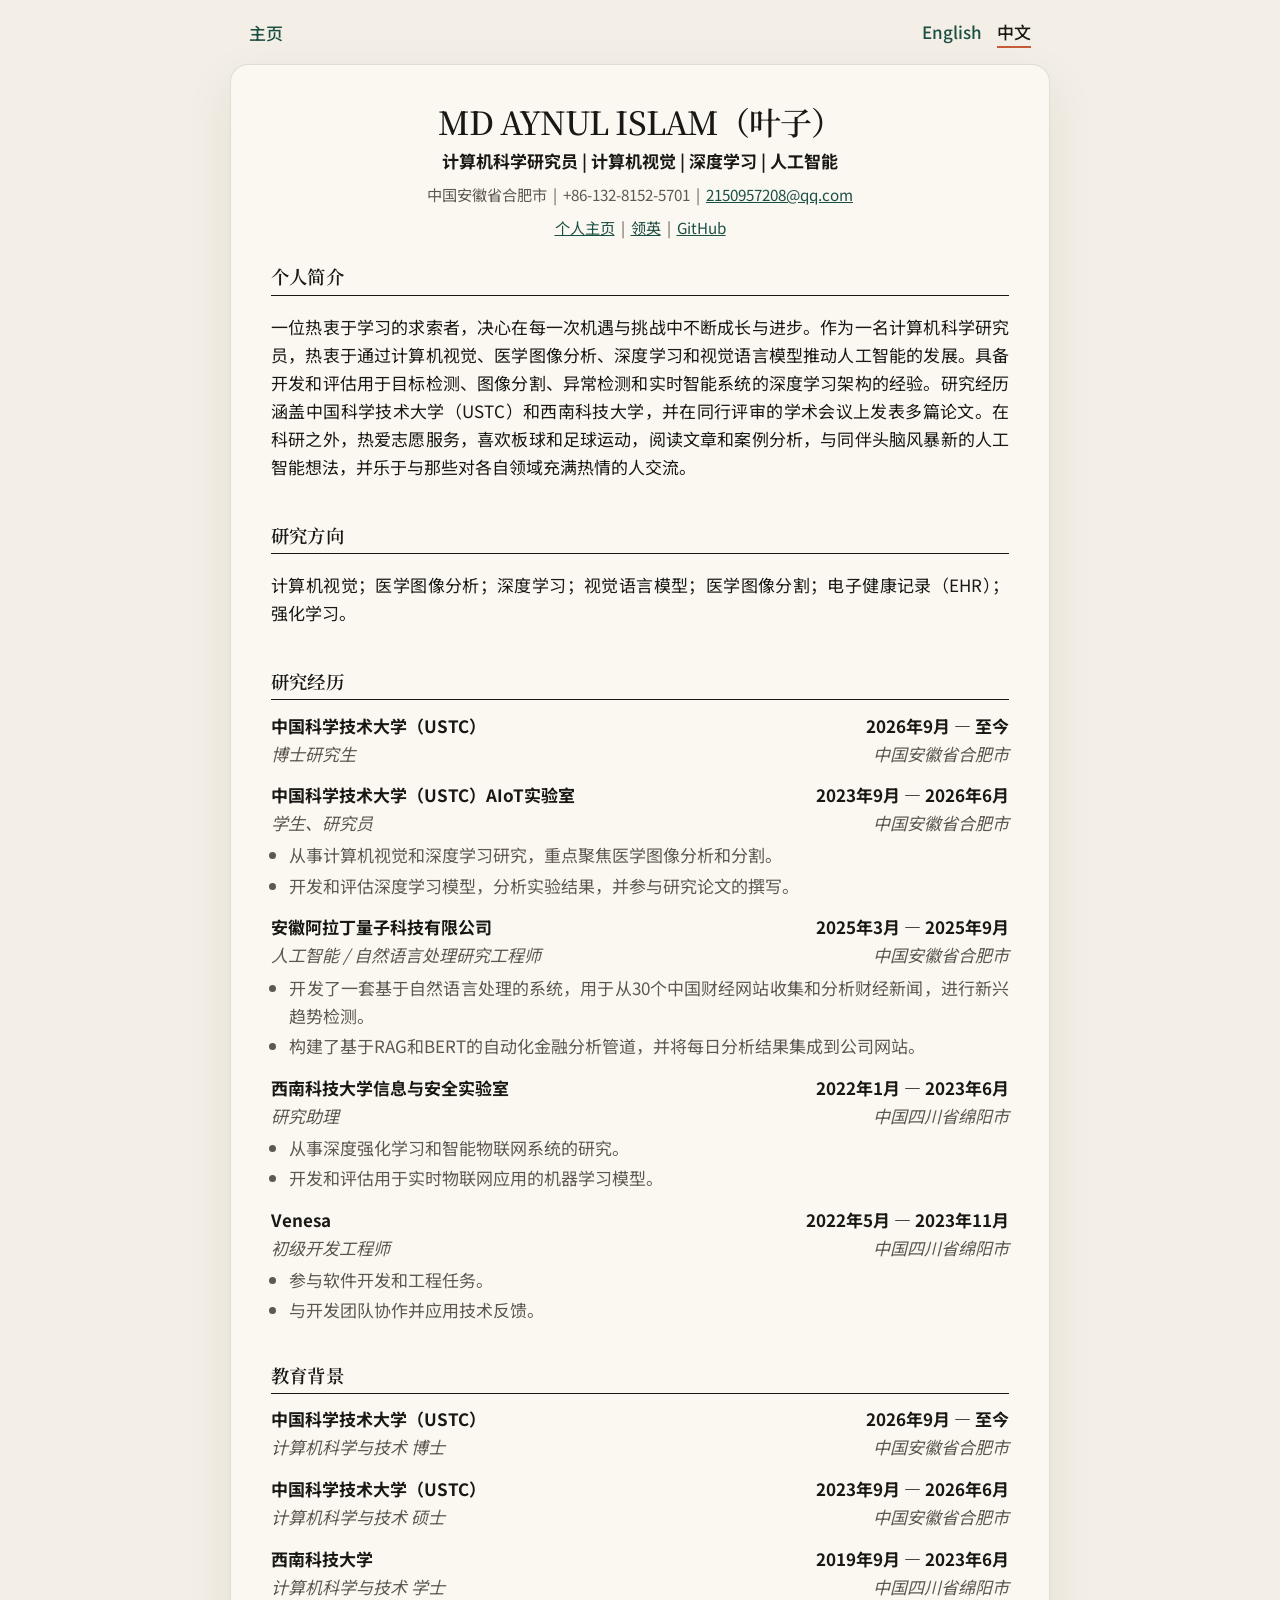
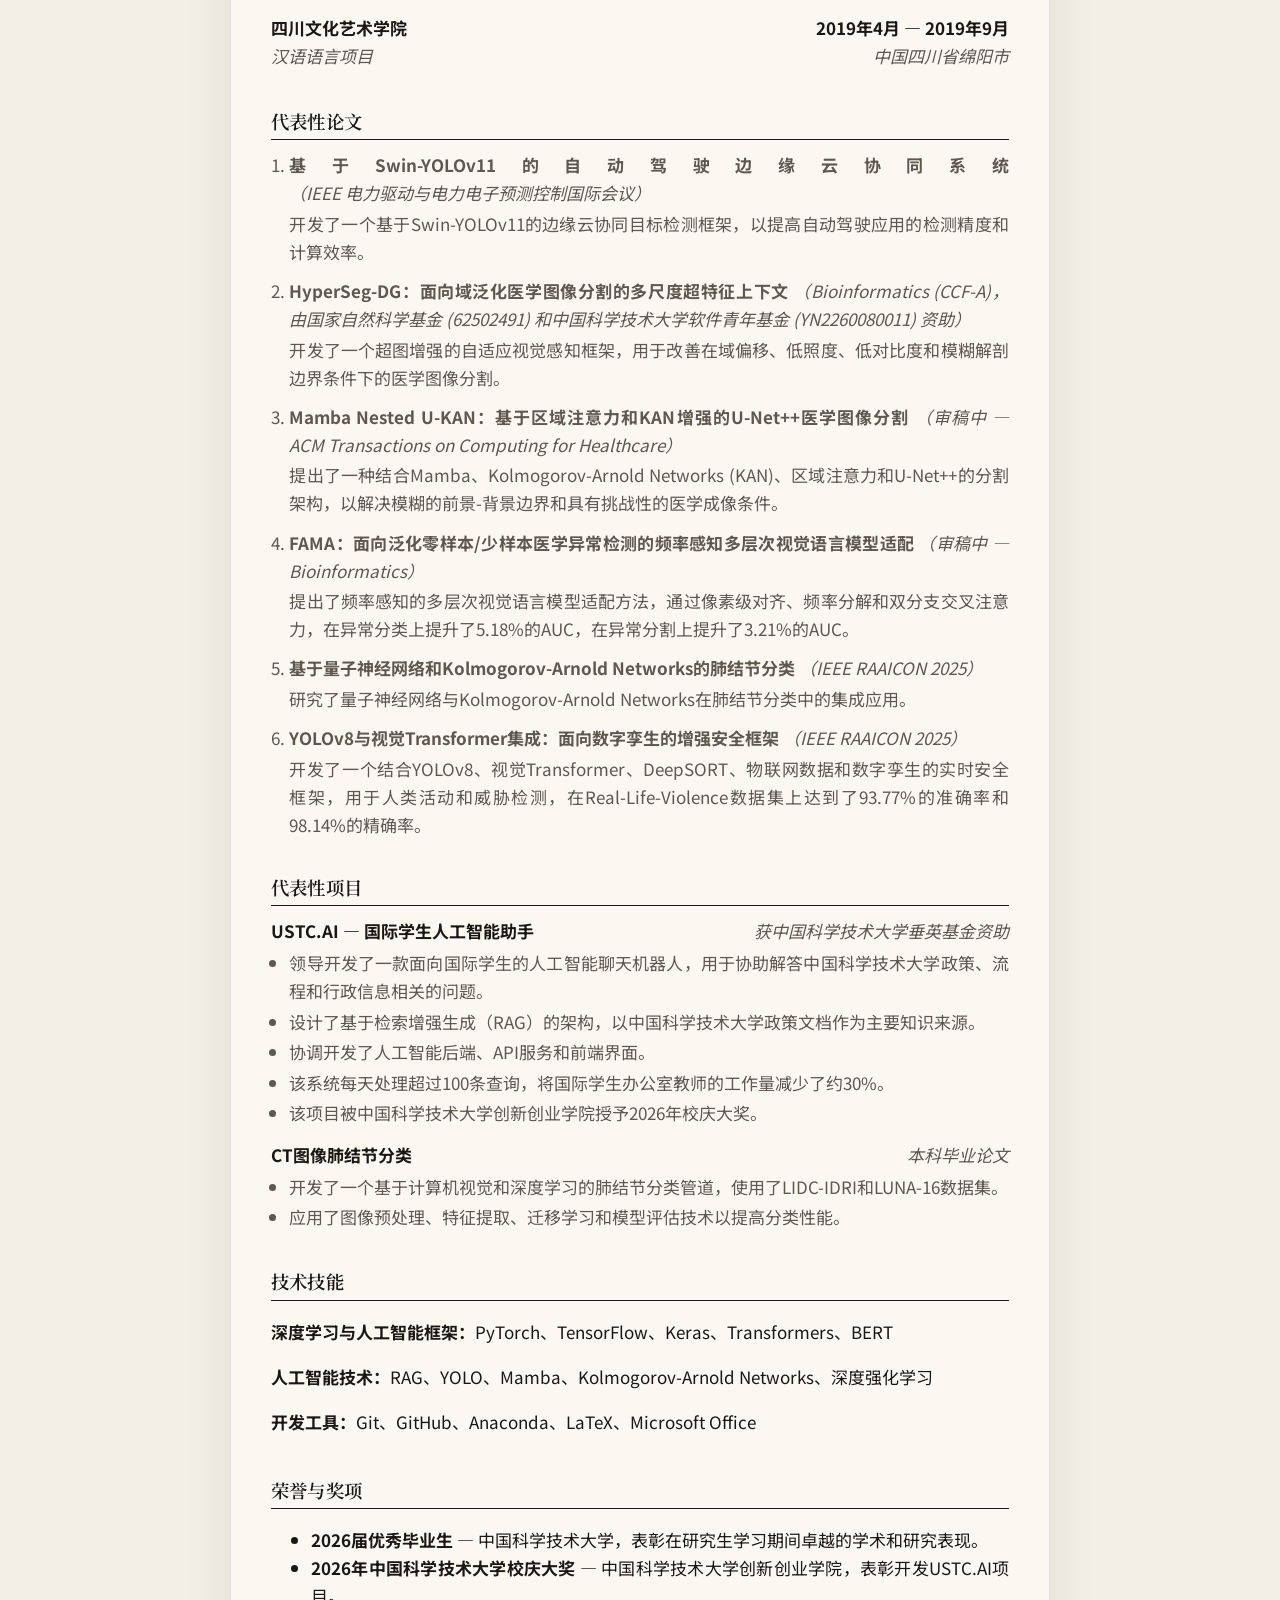
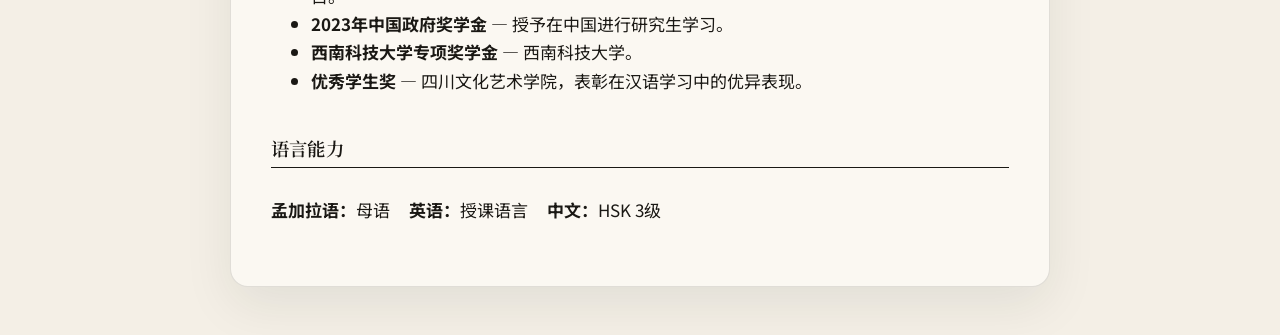
==== cv-zh.html @ 418a7efe "Add files via upload" ====
<!DOCTYPE html>
<html lang="zh-CN">
<head>
  <meta charset="utf-8">
  <meta name="viewport" content="width=device-width, initial-scale=1.0">
  <title>简历 · MD AYNUL ISLAM（叶子）</title>
  <meta name="description" content="MD AYNUL ISLAM（叶子）的中文简历。中国科学技术大学计算机科学与技术博士研究生。">
  <link rel="icon" href="assets/img/favicon.png">
  <link rel="preconnect" href="https://fonts.googleapis.com">
  <link rel="preconnect" href="https://fonts.gstatic.com" crossorigin>
  <link href="https://fonts.googleapis.com/css2?family=Noto+Sans+SC:wght@400;500;700&family=Noto+Serif+SC:wght@600&display=swap" rel="stylesheet">
  <link href="assets/css/site.css" rel="stylesheet">
</head>
<body class="cv-zh">
  <header class="cv-top">
    <a href="index.html">主页</a>
    <nav class="cv-switch" aria-label="简历语言">
      <a href="cv.html">English</a>
      <a href="cv-zh.html" aria-current="page">中文</a>
    </nav>
  </header>

  <article class="cv-sheet">
    <header class="cv-head">
      <h1>MD AYNUL ISLAM（叶子）</h1>
      <p><strong>计算机科学研究员 | 计算机视觉 | 深度学习 | 人工智能</strong></p>
      <p class="cv-line">中国安徽省合肥市 &nbsp;|&nbsp; +86-132-8152-5701 &nbsp;|&nbsp; <a href="mailto:2150957208@qq.com">2150957208@qq.com</a></p>
      <p class="cv-line">
        <a href="https://pollob001.github.io/">个人主页</a>
        &nbsp;|&nbsp;
        <a href="https://www.linkedin.com/in/aynul-pollob-b6877b199/">领英</a>
        &nbsp;|&nbsp;
        <a href="https://github.com/Pollob001">GitHub</a>
      </p>
    </header>

    <section>
      <h2>个人简介</h2>
      <p>一位热衷于学习的求索者，决心在每一次机遇与挑战中不断成长与进步。作为一名计算机科学研究员，热衷于通过计算机视觉、医学图像分析、深度学习和视觉语言模型推动人工智能的发展。具备开发和评估用于目标检测、图像分割、异常检测和实时智能系统的深度学习架构的经验。研究经历涵盖中国科学技术大学（USTC）和西南科技大学，并在同行评审的学术会议上发表多篇论文。在科研之外，热爱志愿服务，喜欢板球和足球运动，阅读文章和案例分析，与同伴头脑风暴新的人工智能想法，并乐于与那些对各自领域充满热情的人交流。</p>
    </section>

    <section>
      <h2>研究方向</h2>
      <p>计算机视觉；医学图像分析；深度学习；视觉语言模型；医学图像分割；电子健康记录（EHR）；强化学习。</p>
    </section>

    <section>
      <h2>研究经历</h2>

      <div class="cv-entry">
        <div class="cv-row">
          <p><strong>中国科学技术大学（USTC）</strong></p>
          <p><strong>2026年9月 — 至今</strong></p>
        </div>
        <div class="cv-row">
          <p class="cv-muted">博士研究生</p>
          <p class="place">中国安徽省合肥市</p>
        </div>
      </div>

      <div class="cv-entry">
        <div class="cv-row">
          <p><strong>中国科学技术大学（USTC）AIoT实验室</strong></p>
          <p><strong>2023年9月 — 2026年6月</strong></p>
        </div>
        <div class="cv-row">
          <p class="cv-muted">学生、研究员</p>
          <p class="place">中国安徽省合肥市</p>
        </div>
        <ul>
          <li>从事计算机视觉和深度学习研究，重点聚焦医学图像分析和分割。</li>
          <li>开发和评估深度学习模型，分析实验结果，并参与研究论文的撰写。</li>
        </ul>
      </div>

      <div class="cv-entry">
        <div class="cv-row">
          <p><strong>安徽阿拉丁量子科技有限公司</strong></p>
          <p><strong>2025年3月 — 2025年9月</strong></p>
        </div>
        <div class="cv-row">
          <p class="cv-muted">人工智能 / 自然语言处理研究工程师</p>
          <p class="place">中国安徽省合肥市</p>
        </div>
        <ul>
          <li>开发了一套基于自然语言处理的系统，用于从30个中国财经网站收集和分析财经新闻，进行新兴趋势检测。</li>
          <li>构建了基于RAG和BERT的自动化金融分析管道，并将每日分析结果集成到公司网站。</li>
        </ul>
      </div>

      <div class="cv-entry">
        <div class="cv-row">
          <p><strong>西南科技大学信息与安全实验室</strong></p>
          <p><strong>2022年1月 — 2023年6月</strong></p>
        </div>
        <div class="cv-row">
          <p class="cv-muted">研究助理</p>
          <p class="place">中国四川省绵阳市</p>
        </div>
        <ul>
          <li>从事深度强化学习和智能物联网系统的研究。</li>
          <li>开发和评估用于实时物联网应用的机器学习模型。</li>
        </ul>
      </div>

      <div class="cv-entry">
        <div class="cv-row">
          <p><strong>Venesa</strong></p>
          <p><strong>2022年5月 — 2023年11月</strong></p>
        </div>
        <div class="cv-row">
          <p class="cv-muted">初级开发工程师</p>
          <p class="place">中国四川省绵阳市</p>
        </div>
        <ul>
          <li>参与软件开发和工程任务。</li>
          <li>与开发团队协作并应用技术反馈。</li>
        </ul>
      </div>
    </section>

    <section>
      <h2>教育背景</h2>
      <div class="cv-entry">
        <div class="cv-row">
          <p><strong>中国科学技术大学（USTC）</strong></p>
          <p><strong>2026年9月 — 至今</strong></p>
        </div>
        <div class="cv-row">
          <p class="cv-muted">计算机科学与技术 博士</p>
          <p class="place">中国安徽省合肥市</p>
        </div>
      </div>
      <div class="cv-entry">
        <div class="cv-row">
          <p><strong>中国科学技术大学（USTC）</strong></p>
          <p><strong>2023年9月 — 2026年6月</strong></p>
        </div>
        <div class="cv-row">
          <p class="cv-muted">计算机科学与技术 硕士</p>
          <p class="place">中国安徽省合肥市</p>
        </div>
      </div>
      <div class="cv-entry">
        <div class="cv-row">
          <p><strong>西南科技大学</strong></p>
          <p><strong>2019年9月 — 2023年6月</strong></p>
        </div>
        <div class="cv-row">
          <p class="cv-muted">计算机科学与技术 学士</p>
          <p class="place">中国四川省绵阳市</p>
        </div>
      </div>
      <div class="cv-entry">
        <div class="cv-row">
          <p><strong>四川文化艺术学院</strong></p>
          <p><strong>2019年4月 — 2019年9月</strong></p>
        </div>
        <div class="cv-row">
          <p class="cv-muted">汉语语言项目</p>
          <p class="place">中国四川省绵阳市</p>
        </div>
      </div>
    </section>

    <section>
      <h2>代表性论文</h2>
      <ol>
        <li>
          <strong>基于Swin-YOLOv11的自动驾驶边缘云协同系统</strong>
          <span class="cv-muted">（IEEE 电力驱动与电力电子预测控制国际会议）</span>
          <p>开发了一个基于Swin-YOLOv11的边缘云协同目标检测框架，以提高自动驾驶应用的检测精度和计算效率。</p>
        </li>
        <li>
          <strong>HyperSeg-DG：面向域泛化医学图像分割的多尺度超特征上下文</strong>
          <span class="cv-muted">（Bioinformatics (CCF-A)，由国家自然科学基金 (62502491) 和中国科学技术大学软件青年基金 (YN2260080011) 资助）</span>
          <p>开发了一个超图增强的自适应视觉感知框架，用于改善在域偏移、低照度、低对比度和模糊解剖边界条件下的医学图像分割。</p>
        </li>
        <li>
          <strong>Mamba Nested U-KAN：基于区域注意力和KAN增强的U-Net++医学图像分割</strong>
          <span class="cv-muted">（审稿中 — ACM Transactions on Computing for Healthcare）</span>
          <p>提出了一种结合Mamba、Kolmogorov-Arnold Networks (KAN)、区域注意力和U-Net++的分割架构，以解决模糊的前景-背景边界和具有挑战性的医学成像条件。</p>
        </li>
        <li>
          <strong>FAMA：面向泛化零样本/少样本医学异常检测的频率感知多层次视觉语言模型适配</strong>
          <span class="cv-muted">（审稿中 — Bioinformatics）</span>
          <p>提出了频率感知的多层次视觉语言模型适配方法，通过像素级对齐、频率分解和双分支交叉注意力，在异常分类上提升了5.18%的AUC，在异常分割上提升了3.21%的AUC。</p>
        </li>
        <li>
          <strong>基于量子神经网络和Kolmogorov-Arnold Networks的肺结节分类</strong>
          <span class="cv-muted">（IEEE RAAICON 2025）</span>
          <p>研究了量子神经网络与Kolmogorov-Arnold Networks在肺结节分类中的集成应用。</p>
        </li>
        <li>
          <strong>YOLOv8与视觉Transformer集成：面向数字孪生的增强安全框架</strong>
          <span class="cv-muted">（IEEE RAAICON 2025）</span>
          <p>开发了一个结合YOLOv8、视觉Transformer、DeepSORT、物联网数据和数字孪生的实时安全框架，用于人类活动和威胁检测，在Real-Life-Violence数据集上达到了93.77%的准确率和98.14%的精确率。</p>
        </li>
      </ol>
    </section>

    <section>
      <h2>代表性项目</h2>
      <div class="cv-entry">
        <div class="cv-row">
          <p><strong>USTC.AI — 国际学生人工智能助手</strong></p>
          <p class="place">获中国科学技术大学垂英基金资助</p>
        </div>
        <ul>
          <li>领导开发了一款面向国际学生的人工智能聊天机器人，用于协助解答中国科学技术大学政策、流程和行政信息相关的问题。</li>
          <li>设计了基于检索增强生成（RAG）的架构，以中国科学技术大学政策文档作为主要知识来源。</li>
          <li>协调开发了人工智能后端、API服务和前端界面。</li>
          <li>该系统每天处理超过100条查询，将国际学生办公室教师的工作量减少了约30%。</li>
          <li>该项目被中国科学技术大学创新创业学院授予2026年校庆大奖。</li>
        </ul>
      </div>
      <div class="cv-entry">
        <div class="cv-row">
          <p><strong>CT图像肺结节分类</strong></p>
          <p class="place">本科毕业论文</p>
        </div>
        <ul>
          <li>开发了一个基于计算机视觉和深度学习的肺结节分类管道，使用了LIDC-IDRI和LUNA-16数据集。</li>
          <li>应用了图像预处理、特征提取、迁移学习和模型评估技术以提高分类性能。</li>
        </ul>
      </div>
    </section>

    <section>
      <h2>技术技能</h2>
      <p><strong>深度学习与人工智能框架：</strong>PyTorch、TensorFlow、Keras、Transformers、BERT</p>
      <p><strong>人工智能技术：</strong>RAG、YOLO、Mamba、Kolmogorov-Arnold Networks、深度强化学习</p>
      <p><strong>开发工具：</strong>Git、GitHub、Anaconda、LaTeX、Microsoft Office</p>
    </section>

    <section>
      <h2>荣誉与奖项</h2>
      <ul>
        <li><strong>2026届优秀毕业生</strong> — 中国科学技术大学，表彰在研究生学习期间卓越的学术和研究表现。</li>
        <li><strong>2026年中国科学技术大学校庆大奖</strong> — 中国科学技术大学创新创业学院，表彰开发USTC.AI项目。</li>
        <li><strong>2023年中国政府奖学金</strong> — 授予在中国进行研究生学习。</li>
        <li><strong>西南科技大学专项奖学金</strong> — 西南科技大学。</li>
        <li><strong>优秀学生奖</strong> — 四川文化艺术学院，表彰在汉语学习中的优异表现。</li>
      </ul>
    </section>

    <section>
      <h2>语言能力</h2>
      <div class="cv-langs">
        <p><strong>孟加拉语：</strong>母语</p>
        <p><strong>英语：</strong>授课语言</p>
        <p><strong>中文：</strong>HSK 3级</p>
      </div>
    </section>
  </article>
</body>
</html>
---- assets/css/site.css ----
:root {
  --ink: #1a1814;
  --ink-soft: #5e584f;
  --muted: #8a8174;
  --paper: #f4efe6;
  --paper-2: #fbf8f2;
  --line: rgba(26, 24, 20, 0.12);
  --green: #1c4f44;
  --green-deep: #10211c;
  --green-mid: #1e3a33;
  --cream: #f6f1e7;
  --cream-dim: #d9d0c2;
  --clay: #c65b38;
  --clay-soft: #f4e4da;
  --gold: #8d6b32;
  --shadow: 0 18px 50px rgba(16, 33, 28, 0.08);
  --serif: "Fraunces", "Iowan Old Style", Palatino, serif;
  --sans: "Outfit", "Avenir Next", "Segoe UI", sans-serif;
  --cjk: "Noto Sans SC", "PingFang SC", "Microsoft YaHei", sans-serif;
  --side: 320px;
  --radius: 18px;
}

* { box-sizing: border-box; }

html { scroll-behavior: smooth; }

:focus-visible {
  outline: 2px solid var(--clay);
  outline-offset: 3px;
}

body {
  margin: 0;
  color: var(--ink);
  background: var(--paper);
  font-family: var(--sans);
  font-size: 17px;
  line-height: 1.65;
  font-weight: 400;
}

img { max-width: 100%; display: block; }

a { color: inherit; }

::selection {
  background: #f0d3c4;
  color: var(--ink);
}

.skip {
  position: absolute;
  left: 1rem;
  top: -4rem;
  background: var(--ink);
  color: white;
  padding: 0.5rem 0.8rem;
  z-index: 50;
}

.skip:focus { top: 1rem; }

.app {
  display: grid;
  grid-template-columns: var(--side) minmax(0, 1fr);
  min-height: 100vh;
}

.side {
  position: sticky;
  top: 0;
  height: 100vh;
  padding: 2rem 1.6rem 1.4rem;
  background:
    radial-gradient(900px 420px at -20% -10%, rgba(214, 168, 96, 0.18), transparent 55%),
    radial-gradient(700px 480px at 120% 110%, rgba(56, 122, 104, 0.28), transparent 50%),
    var(--green-deep);
  color: var(--cream);
  display: flex;
  flex-direction: column;
  gap: 1.15rem;
  overflow: auto;
}

.portrait-wrap {
  width: 148px;
  height: 148px;
  border-radius: 28px;
  overflow: hidden;
  border: 1px solid rgba(246, 241, 231, 0.22);
  box-shadow: 0 16px 40px rgba(0, 0, 0, 0.25);
}

.portrait-wrap img {
  width: 100%;
  height: 100%;
  object-fit: cover;
  object-position: center 18%;
}

.identity h1 {
  margin: 0.15rem 0 0;
  font-family: var(--serif);
  font-weight: 560;
  font-size: 2.05rem;
  letter-spacing: -0.03em;
  line-height: 1.05;
}

.han {
  margin: 0.35rem 0 0;
  font-family: var(--cjk);
  font-weight: 500;
  letter-spacing: 0.18em;
  color: var(--cream-dim);
}

.role {
  margin: 0.7rem 0 0;
  color: var(--cream-dim);
  font-size: 0.95rem;
  line-height: 1.45;
}

.role strong {
  display: block;
  color: var(--cream);
  font-weight: 500;
}

.menu {
  display: none;
  border: 1px solid rgba(246, 241, 231, 0.25);
  background: transparent;
  color: var(--cream);
  border-radius: 999px;
  padding: 0.45rem 0.85rem;
  font: inherit;
  cursor: pointer;
}

.side nav ul {
  list-style: none;
  margin: 0.4rem 0 0;
  padding: 0;
  display: flex;
  flex-direction: column;
  gap: 0.15rem;
}

.side nav a {
  text-decoration: none;
  display: flex;
  align-items: baseline;
  gap: 0.7rem;
  padding: 0.38rem 0.2rem;
  color: var(--cream-dim);
  font-size: 0.98rem;
}

.side nav a span {
  font-variant-numeric: tabular-nums;
  font-size: 0.72rem;
  letter-spacing: 0.08em;
  color: rgba(217, 208, 194, 0.55);
}

.side nav a.active,
.side nav a:hover {
  color: white;
}

.side nav a.active span { color: #f0b89a; }

.side-links {
  margin-top: auto;
  display: flex;
  flex-direction: column;
  gap: 0.35rem;
  padding-top: 1.2rem;
  border-top: 1px solid rgba(246, 241, 231, 0.12);
  font-size: 0.92rem;
}

.side-links a {
  color: var(--cream);
  text-decoration: none;
  width: fit-content;
}

.side-links a:hover { color: #f0b89a; }

.side-links .quiet {
  color: var(--cream-dim);
  text-decoration: none;
}

main {
  padding: 4.2rem 4.5rem 5rem;
  max-width: 980px;
}

.kicker {
  margin: 0 0 0.8rem;
  color: var(--clay);
  font-size: 0.78rem;
  letter-spacing: 0.16em;
  text-transform: uppercase;
  font-weight: 560;
}

.lede {
  margin: 0;
  font-family: var(--serif);
  font-weight: 520;
  font-size: clamp(1.85rem, 3vw, 2.7rem);
  line-height: 1.18;
  letter-spacing: -0.03em;
  text-align: justify;
  text-justify: inter-word;
}

.prose {
  max-width: 42rem;
  color: var(--ink-soft);
}

.prose p { margin: 1rem 0 0; }

.prose p,
.paper p,
.job p,
.project p:not(.kicker),
.award {
  text-align: justify;
  text-justify: inter-ideograph;
  hyphens: auto;
}

section {
  padding: 3.4rem 0 0;
  scroll-margin-top: 1.25rem;
}

section h2 {
  margin: 0 0 1.15rem;
  font-family: var(--serif);
  font-weight: 560;
  font-size: 1.7rem;
  letter-spacing: -0.03em;
}

.tags {
  display: flex;
  flex-wrap: wrap;
  gap: 0.5rem;
  margin: 0;
  padding: 0;
  list-style: none;
}

.tags li {
  border: 1px solid var(--line);
  background: var(--paper-2);
  border-radius: 999px;
  padding: 0.35rem 0.75rem;
  font-size: 0.92rem;
  color: var(--green);
}

.paper-list,
.job-list,
.award-list {
  display: flex;
  flex-direction: column;
}

.paper,
.job,
.school,
.award {
  padding: 1.15rem 0 1.25rem;
  border-top: 1px solid var(--line);
}

.paper-top,
.job-top,
.school {
  display: flex;
  justify-content: space-between;
  gap: 1rem;
  align-items: baseline;
}

.paper h3,
.job h3,
.school h3,
.project h3 {
  margin: 0.35rem 0 0;
  font-size: 1.12rem;
  font-weight: 560;
  letter-spacing: -0.02em;
  line-height: 1.35;
}

.paper p,
.job p,
.project p,
.school p {
  margin: 0.45rem 0 0;
  color: var(--ink-soft);
}

.meta {
  margin: 0;
  color: var(--muted);
  font-size: 0.86rem;
  letter-spacing: 0.01em;
  text-align: right;
  flex: 0 0 auto;
}

.job-top h3 { margin-top: 0; }

.badge {
  display: inline-flex;
  align-items: center;
  border-radius: 999px;
  padding: 0.12rem 0.5rem;
  font-size: 0.72rem;
  letter-spacing: 0.06em;
  text-transform: uppercase;
  font-weight: 580;
  background: #e7f0ec;
  color: var(--green);
}

.badge.review {
  background: var(--clay-soft);
  color: #8a3d24;
}

.result {
  margin-top: 0.55rem !important;
  color: var(--ink) !important;
  font-size: 0.95rem;
}

.project {
  background: var(--paper-2);
  border: 1px solid var(--line);
  border-radius: var(--radius);
  padding: 1.4rem 1.45rem 1.3rem;
  box-shadow: var(--shadow);
}

.project + .project { margin-top: 0.9rem; }

.project.quiet-card {
  background: transparent;
  box-shadow: none;
}

.stats {
  display: grid;
  grid-template-columns: repeat(3, minmax(0, 1fr));
  gap: 0.7rem;
  margin: 1.1rem 0 0.2rem;
}

.stats div {
  background: var(--paper);
  border-radius: 14px;
  padding: 0.8rem 0.85rem;
}

.stats strong {
  display: block;
  font-family: var(--serif);
  font-size: 1.35rem;
  font-weight: 560;
  letter-spacing: -0.03em;
  line-height: 1.1;
}

.stats span {
  display: block;
  margin-top: 0.25rem;
  color: var(--ink-soft);
  font-size: 0.86rem;
  line-height: 1.35;
}

.where {
  margin: 0.2rem 0 0;
  color: var(--ink-soft);
  font-size: 0.95rem;
}

.award strong { font-weight: 560; }

.award span {
  color: var(--ink-soft);
}

.skills {
  display: grid;
  gap: 0.85rem;
}

.skill-row {
  display: grid;
  grid-template-columns: 11.5rem minmax(0, 1fr);
  gap: 1rem;
  padding-top: 0.85rem;
  border-top: 1px solid var(--line);
}

.skill-row h3 {
  margin: 0;
  font-size: 0.95rem;
  font-weight: 560;
}

.langs {
  display: grid;
  grid-template-columns: repeat(3, minmax(0, 1fr));
  gap: 0.7rem;
}

.langs article {
  background: var(--paper-2);
  border: 1px solid var(--line);
  border-radius: 16px;
  padding: 0.95rem 1rem;
}

.langs h3 {
  margin: 0;
  font-size: 1rem;
}

.langs p {
  margin: 0.2rem 0 0;
  color: var(--ink-soft);
}

.contact-grid {
  display: grid;
  grid-template-columns: 1fr 1fr;
  gap: 0.8rem 1.5rem;
  max-width: 40rem;
}

.contact-grid a {
  color: var(--green);
  font-weight: 500;
}

.contact-grid p {
  margin: 0.15rem 0 0;
  color: var(--ink-soft);
}

footer {
  margin-top: 3.5rem;
  padding-top: 1.2rem;
  border-top: 1px solid var(--line);
  color: var(--muted);
  font-size: 0.9rem;
}

@media (max-width: 980px) {
  .app { display: block; }

  .side {
    position: sticky;
    top: 0;
    height: auto;
    z-index: 30;
    padding: 0.85rem 1rem;
    display: grid;
    grid-template-columns: auto 1fr auto;
    grid-template-areas:
      "photo name menu"
      "nav nav nav";
    align-items: center;
    gap: 0.75rem 0.9rem;
    overflow: visible;
  }

  .portrait-wrap {
    grid-area: photo;
    width: 52px;
    height: 52px;
    border-radius: 14px;
  }

  .identity { grid-area: name; }
  .identity h1 { font-size: 1.25rem; }
  .han, .role { display: none; }

  .menu {
    display: inline-flex;
    grid-area: menu;
    justify-self: end;
  }

  .side nav {
    grid-area: nav;
    display: none;
    background: var(--green-mid);
    border-radius: 16px;
    padding: 0.4rem 0.7rem 0.6rem;
  }

  .side nav.open { display: block; }

  .side-links { display: none; }

  main { padding: 2rem 1.2rem 3.5rem; }

  section { scroll-margin-top: 5.6rem; }

  .paper-top,
  .job-top,
  .school,
  .award {
    flex-direction: column;
    gap: 0.2rem;
  }

  .meta { text-align: left; white-space: normal; }

  .stats,
  .langs,
  .contact-grid,
  .skill-row {
    grid-template-columns: 1fr;
  }
}

@media (prefers-reduced-motion: reduce) {
  html { scroll-behavior: auto; }
}

/* CV pages */
.cv-top {
  display: flex;
  justify-content: space-between;
  align-items: center;
  gap: 1rem;
  max-width: 820px;
  margin: 0 auto;
  padding: 1.1rem 1.2rem 0;
}

.cv-top a {
  color: var(--green);
  text-decoration: none;
  font-weight: 500;
}

.cv-top a[aria-current="page"] {
  color: var(--ink);
  border-bottom: 2px solid var(--clay);
}

.cv-switch { display: flex; gap: 0.9rem; }

.cv-sheet {
  max-width: 820px;
  margin: 1rem auto 3rem;
  background: var(--paper-2);
  border: 1px solid var(--line);
  border-radius: 18px;
  padding: 2.4rem 2.5rem 2.8rem;
  box-shadow: var(--shadow);
}

.cv-sheet h1 {
  margin: 0;
  font-family: var(--serif);
  font-weight: 560;
  font-size: 2rem;
  letter-spacing: -0.03em;
  line-height: 1.15;
}

.cv-sheet .zh-name {
  font-family: var(--cjk);
  font-weight: 500;
  letter-spacing: 0.08em;
}

.cv-head { text-align: center; }

.cv-head p { margin: 0.45rem 0 0; }

.cv-line {
  color: var(--ink-soft);
  font-size: 0.95rem;
}

.cv-line a { color: var(--green); }

.cv-sheet section { padding-top: 1.35rem; }

.cv-sheet h2 {
  margin: 0 0 0.7rem;
  font-family: var(--serif);
  font-size: 1.15rem;
  font-weight: 600;
  letter-spacing: 0.01em;
  border-bottom: 1px solid var(--ink);
  padding-bottom: 0.2rem;
}

.cv-entry { margin: 0 0 0.85rem; }

.cv-row {
  display: flex;
  justify-content: space-between;
  gap: 1rem;
  align-items: baseline;
}

.cv-row p { margin: 0; }

.cv-row .place {
  text-align: right;
  color: var(--ink-soft);
  font-style: italic;
}

.cv-entry ul,
.cv-sheet ol {
  margin: 0.25rem 0 0;
  padding-left: 1.15rem;
  color: var(--ink-soft);
}

.cv-entry li,
.cv-sheet ol li { margin: 0.15rem 0; }

.cv-sheet section > p,
.cv-sheet li,
.cv-sheet li p {
  text-align: justify;
  text-justify: inter-ideograph;
  hyphens: auto;
}

.cv-sheet ol li { margin-bottom: 0.7rem; }

.cv-sheet ol li p { margin: 0.15rem 0 0; }

.cv-muted { color: var(--ink-soft); font-style: italic; }

.cv-langs {
  display: flex;
  flex-wrap: wrap;
  gap: 0.4rem 1.2rem;
}

body.cv-zh {
  font-family: "Noto Sans SC", "PingFang SC", "Microsoft YaHei", sans-serif;
}

body.cv-zh h1,
body.cv-zh h2,
body.cv-zh h3 {
  font-family: "Noto Serif SC", "Songti SC", serif;
}

@media (max-width: 700px) {
  .cv-sheet { padding: 1.4rem 1.1rem 2rem; margin: 0.8rem 0.7rem 2rem; }
  .cv-row { flex-direction: column; gap: 0; }
  .cv-row .place { text-align: left; }
  .cv-top { padding-left: 0.9rem; padding-right: 0.9rem; }
}

@media print {
  body { background: white; }
  .cv-top { display: none; }
  .cv-sheet {
    box-shadow: none;
    border: 0;
    margin: 0;
    max-width: none;
    padding: 0;
  }
}
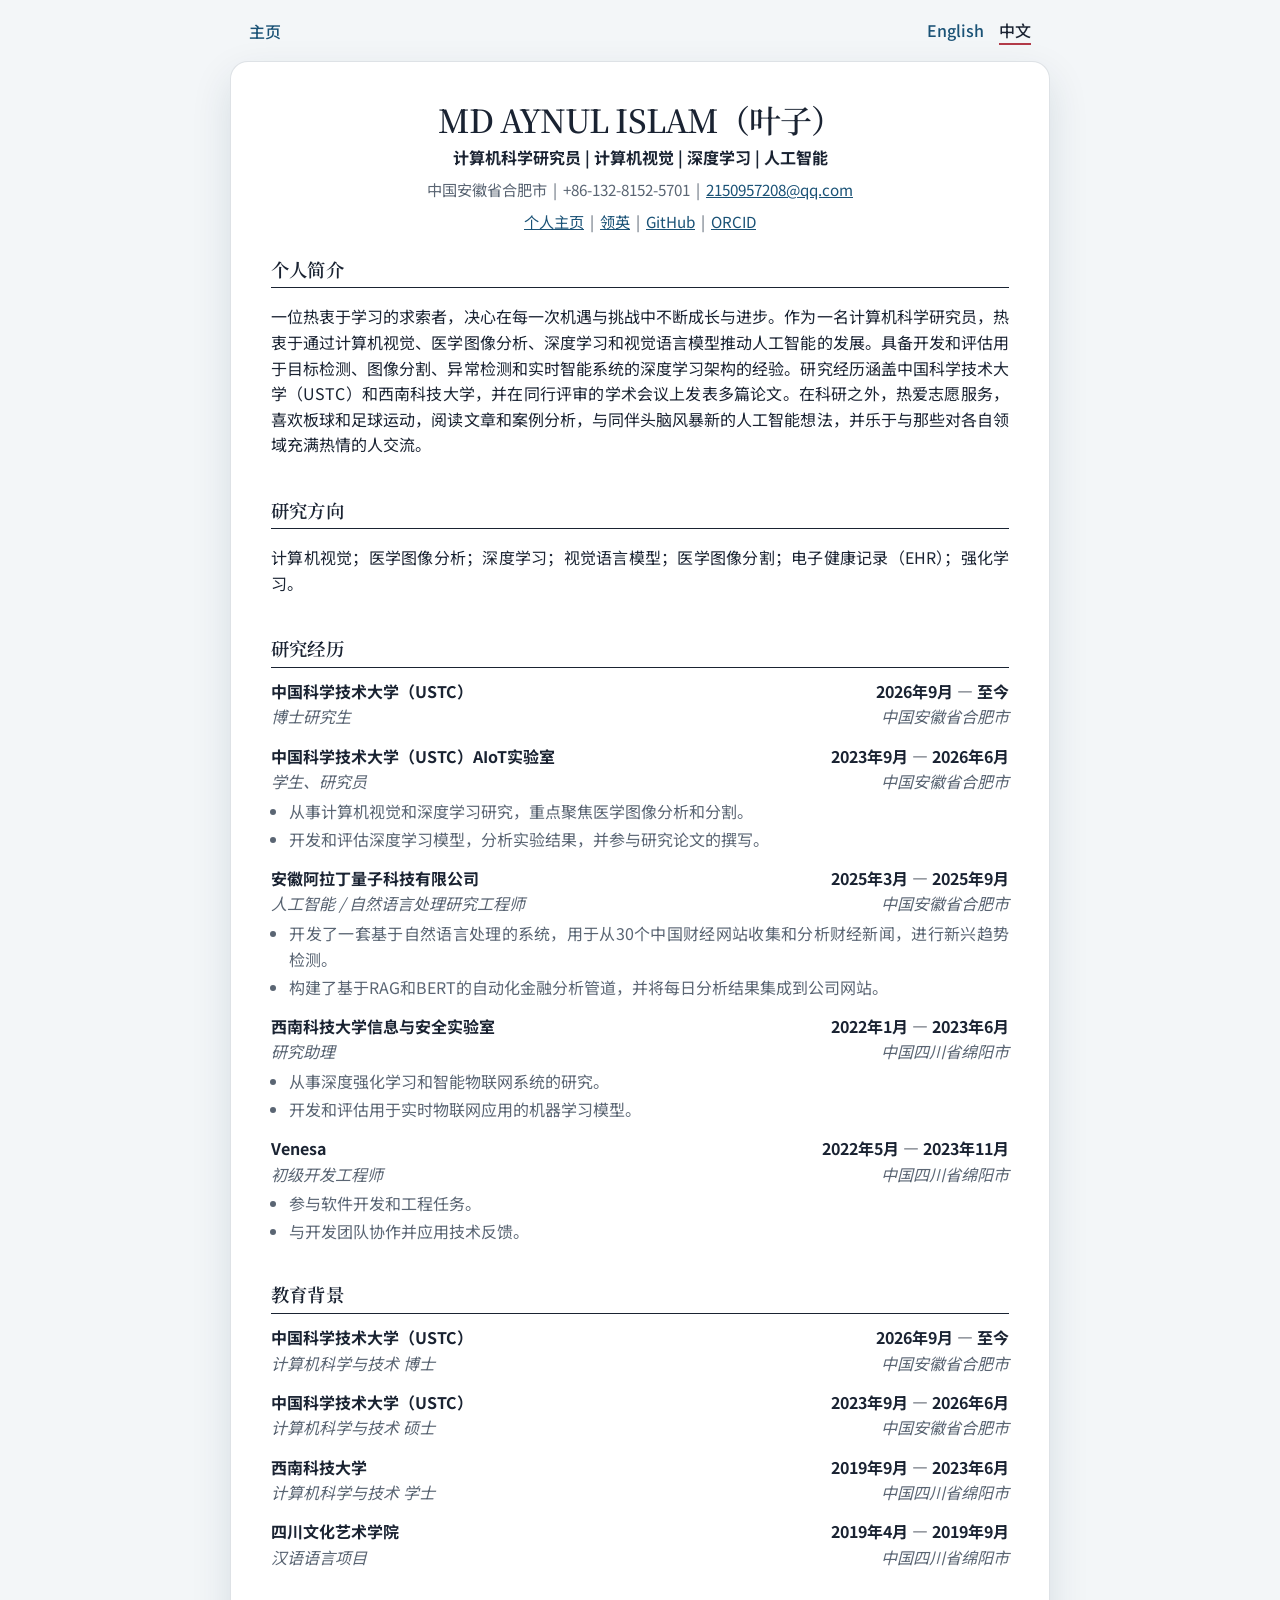
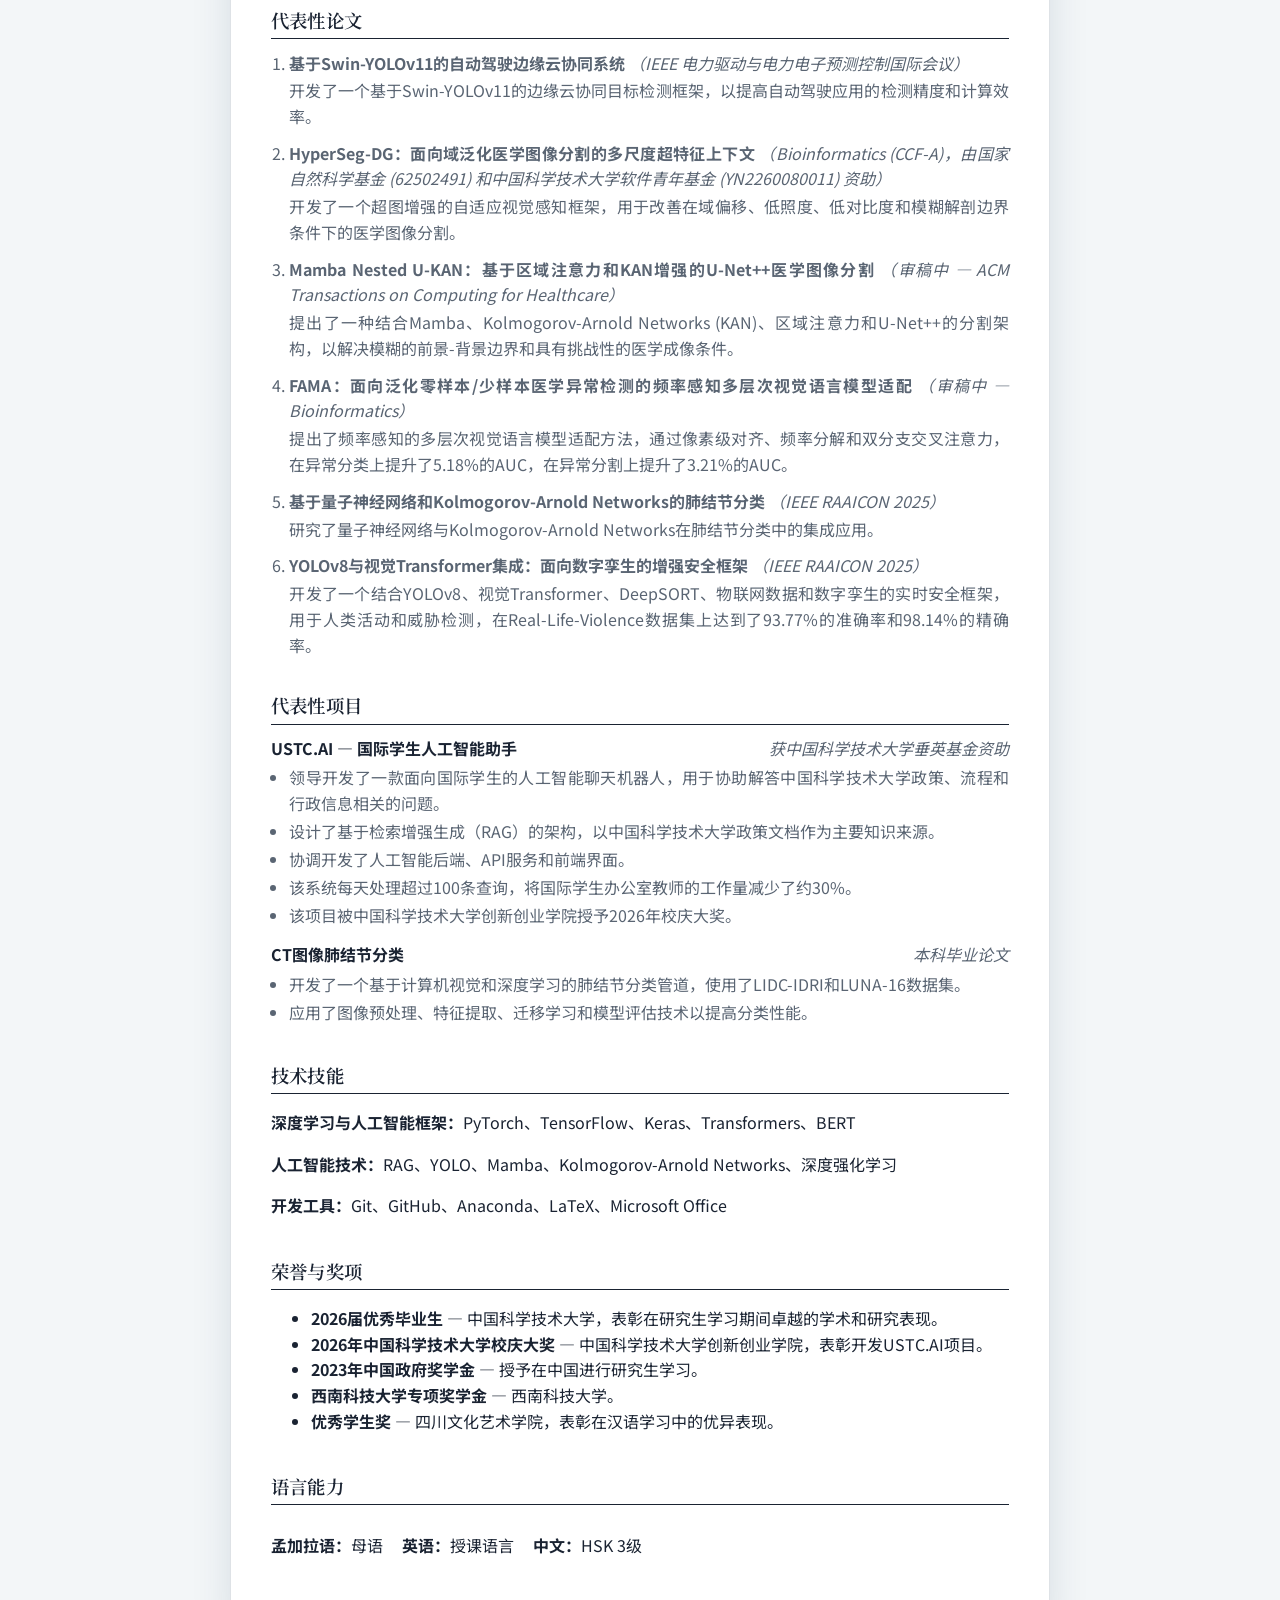
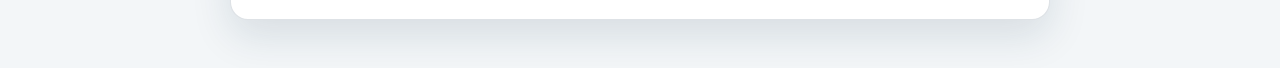
==== commit dda79b2b: "Add files via upload" ====
--- a/cv-zh.html
+++ b/cv-zh.html
@@ -4,8 +4,8 @@
   <meta charset="utf-8">
   <meta name="viewport" content="width=device-width, initial-scale=1.0">
   <title>简历 · MD AYNUL ISLAM（叶子）</title>
+  <link rel="icon" href="data:,">
   <meta name="description" content="MD AYNUL ISLAM（叶子）的中文简历。中国科学技术大学计算机科学与技术博士研究生。">
-  <link rel="icon" href="assets/img/favicon.png">
   <link rel="preconnect" href="https://fonts.googleapis.com">
   <link rel="preconnect" href="https://fonts.gstatic.com" crossorigin>
   <link href="https://fonts.googleapis.com/css2?family=Noto+Sans+SC:wght@400;500;700&family=Noto+Serif+SC:wght@600&display=swap" rel="stylesheet">
@@ -31,6 +31,8 @@
         <a href="https://www.linkedin.com/in/aynul-pollob-b6877b199/">领英</a>
         &nbsp;|&nbsp;
         <a href="https://github.com/Pollob001">GitHub</a>
+        &nbsp;|&nbsp;
+        <a href="https://orcid.org/0009-0009-6047-2150">ORCID</a>
       </p>
     </header>
 
--- a/assets/css/site.css
+++ b/assets/css/site.css
@@ -1,544 +1,265 @@
 :root {
-  --ink: #1a1814;
-  --ink-soft: #5e584f;
-  --muted: #8a8174;
-  --paper: #f4efe6;
-  --paper-2: #fbf8f2;
-  --line: rgba(26, 24, 20, 0.12);
-  --green: #1c4f44;
-  --green-deep: #10211c;
-  --green-mid: #1e3a33;
-  --cream: #f6f1e7;
-  --cream-dim: #d9d0c2;
-  --clay: #c65b38;
-  --clay-soft: #f4e4da;
-  --gold: #8d6b32;
-  --shadow: 0 18px 50px rgba(16, 33, 28, 0.08);
+  --ink: #1a2332;
+  --ink-soft: #5a6573;
+  --paper: #f3f6f8;
+  --paper-2: #ffffff;
+  --line: rgba(26, 52, 77, 0.14);
+  --green: #1a5276;
+  --green-deep: #12344d;
+  --cream: #f7fafc;
+  --clay: #b23a48;
+  --shadow: 0 16px 40px rgba(18, 52, 77, 0.12);
   --serif: "Fraunces", "Iowan Old Style", Palatino, serif;
   --sans: "Outfit", "Avenir Next", "Segoe UI", sans-serif;
   --cjk: "Noto Sans SC", "PingFang SC", "Microsoft YaHei", sans-serif;
-  --side: 320px;
-  --radius: 18px;
+  --masthead: 64px;
+  --sidebar: 250px;
 }
 
 * { box-sizing: border-box; }
-
 html { scroll-behavior: smooth; }
-
-:focus-visible {
-  outline: 2px solid var(--clay);
-  outline-offset: 3px;
-}
-
 body {
   margin: 0;
   color: var(--ink);
   background: var(--paper);
   font-family: var(--sans);
-  font-size: 17px;
-  line-height: 1.65;
-  font-weight: 400;
-}
-
+  font-size: 16px;
+  line-height: 1.6;
+}
 img { max-width: 100%; display: block; }
-
-a { color: inherit; }
-
-::selection {
-  background: #f0d3c4;
-  color: var(--ink);
-}
+a { color: var(--green); }
+:focus-visible { outline: 2px solid var(--clay); outline-offset: 3px; }
 
 .skip {
-  position: absolute;
+  position: fixed;
   left: 1rem;
   top: -4rem;
-  background: var(--ink);
-  color: white;
-  padding: 0.5rem 0.8rem;
   z-index: 50;
-}
-
-.skip:focus { top: 1rem; }
-
-.app {
-  display: grid;
-  grid-template-columns: var(--side) minmax(0, 1fr);
-  min-height: 100vh;
-}
-
-.side {
-  position: sticky;
-  top: 0;
-  height: 100vh;
-  padding: 2rem 1.6rem 1.4rem;
-  background:
-    radial-gradient(900px 420px at -20% -10%, rgba(214, 168, 96, 0.18), transparent 55%),
-    radial-gradient(700px 480px at 120% 110%, rgba(56, 122, 104, 0.28), transparent 50%),
-    var(--green-deep);
+  background: var(--green-deep);
   color: var(--cream);
+  padding: .55rem .8rem;
+  text-decoration: none;
+}
+.skip:focus { top: .6rem; }
+
+.masthead {
+  position: fixed;
+  inset: 0 0 auto 0;
+  z-index: 30;
+  height: var(--masthead);
+  background: var(--paper-2);
+  color: var(--ink);
+  border-bottom: 3px solid var(--green);
+  box-shadow: 0 1px 0 rgba(18, 52, 77, 0.04);
+}
+.masthead__inner {
+  height: 100%;
   display: flex;
-  flex-direction: column;
-  gap: 1.15rem;
-  overflow: auto;
-}
-
-.portrait-wrap {
-  width: 148px;
-  height: 148px;
-  border-radius: 28px;
-  overflow: hidden;
-  border: 1px solid rgba(246, 241, 231, 0.22);
-  box-shadow: 0 16px 40px rgba(0, 0, 0, 0.25);
-}
-
-.portrait-wrap img {
-  width: 100%;
-  height: 100%;
+  align-items: center;
+  gap: 1.2rem;
+  padding: 0 1.25rem;
+}
+.masthead__title {
+  color: var(--green-deep);
+  text-decoration: none;
+  font-weight: 600;
+  font-size: 1.05rem;
+  white-space: nowrap;
+  min-width: 0;
+}
+.masthead__title span {
+  font-family: var(--cjk);
+  font-weight: 500;
+  margin-left: .35rem;
+  opacity: .8;
+}
+.masthead__links {
+  display: flex;
+  flex-wrap: nowrap;
+  gap: .15rem .85rem;
+  margin-left: auto;
+}
+.masthead__links a {
+  color: var(--ink-soft);
+  text-decoration: none;
+  font-size: .92rem;
+}
+.masthead__links a:hover,
+.masthead__links a.active { color: var(--green); }
+.nav-toggle {
+  display: none;
+  margin-left: auto;
+  flex: 0 0 auto;
+  border: 1px solid var(--line);
+  background: var(--paper);
+  color: var(--green-deep);
+  border-radius: 999px;
+  padding: .4rem .8rem;
+  cursor: pointer;
+}
+
+.page { padding-top: var(--masthead); }
+
+.sidebar {
+  padding: 1.4rem 1.7rem 2rem;
+}
+.author__avatar {
+  width: 168px;
+  height: 168px;
+  border-radius: 50%;
   object-fit: cover;
   object-position: center 18%;
-}
-
-.identity h1 {
-  margin: 0.15rem 0 0;
-  font-family: var(--serif);
-  font-weight: 560;
-  font-size: 2.05rem;
-  letter-spacing: -0.03em;
-  line-height: 1.05;
-}
-
-.han {
-  margin: 0.35rem 0 0;
+  border: 3px solid var(--green);
+  background: var(--paper-2);
+}
+.author__name {
+  margin: .75rem 0 0;
+  font-size: 1.05rem;
+  font-weight: 600;
+}
+.author__han {
+  margin: .15rem 0 0;
   font-family: var(--cjk);
-  font-weight: 500;
-  letter-spacing: 0.18em;
-  color: var(--cream-dim);
-}
-
-.role {
-  margin: 0.7rem 0 0;
-  color: var(--cream-dim);
-  font-size: 0.95rem;
-  line-height: 1.45;
-}
-
-.role strong {
-  display: block;
-  color: var(--cream);
-  font-weight: 500;
-}
-
-.menu {
-  display: none;
-  border: 1px solid rgba(246, 241, 231, 0.25);
-  background: transparent;
-  color: var(--cream);
-  border-radius: 999px;
-  padding: 0.45rem 0.85rem;
-  font: inherit;
-  cursor: pointer;
-}
-
-.side nav ul {
+  color: var(--ink-soft);
+  letter-spacing: .12em;
+}
+.author__bio {
+  margin: .45rem 0 .9rem;
+  color: var(--ink-soft);
+  font-size: .92rem;
+}
+.author__urls {
   list-style: none;
-  margin: 0.4rem 0 0;
-  padding: 0;
-  display: flex;
-  flex-direction: column;
-  gap: 0.15rem;
-}
-
-.side nav a {
-  text-decoration: none;
-  display: flex;
-  align-items: baseline;
-  gap: 0.7rem;
-  padding: 0.38rem 0.2rem;
-  color: var(--cream-dim);
-  font-size: 0.98rem;
-}
-
-.side nav a span {
-  font-variant-numeric: tabular-nums;
-  font-size: 0.72rem;
-  letter-spacing: 0.08em;
-  color: rgba(217, 208, 194, 0.55);
-}
-
-.side nav a.active,
-.side nav a:hover {
-  color: white;
-}
-
-.side nav a.active span { color: #f0b89a; }
-
-.side-links {
-  margin-top: auto;
-  display: flex;
-  flex-direction: column;
-  gap: 0.35rem;
-  padding-top: 1.2rem;
-  border-top: 1px solid rgba(246, 241, 231, 0.12);
-  font-size: 0.92rem;
-}
-
-.side-links a {
-  color: var(--cream);
-  text-decoration: none;
-  width: fit-content;
-}
-
-.side-links a:hover { color: #f0b89a; }
-
-.side-links .quiet {
-  color: var(--cream-dim);
-  text-decoration: none;
-}
-
-main {
-  padding: 4.2rem 4.5rem 5rem;
-  max-width: 980px;
-}
-
-.kicker {
-  margin: 0 0 0.8rem;
-  color: var(--clay);
-  font-size: 0.78rem;
-  letter-spacing: 0.16em;
-  text-transform: uppercase;
-  font-weight: 560;
-}
-
-.lede {
-  margin: 0;
-  font-family: var(--serif);
-  font-weight: 520;
-  font-size: clamp(1.85rem, 3vw, 2.7rem);
-  line-height: 1.18;
-  letter-spacing: -0.03em;
-  text-align: justify;
-  text-justify: inter-word;
-}
-
-.prose {
-  max-width: 42rem;
-  color: var(--ink-soft);
-}
-
-.prose p { margin: 1rem 0 0; }
-
-.prose p,
-.paper p,
-.job p,
-.project p:not(.kicker),
-.award {
-  text-align: justify;
-  text-justify: inter-ideograph;
-  hyphens: auto;
-}
-
-section {
-  padding: 3.4rem 0 0;
-  scroll-margin-top: 1.25rem;
-}
-
-section h2 {
-  margin: 0 0 1.15rem;
-  font-family: var(--serif);
-  font-weight: 560;
-  font-size: 1.7rem;
-  letter-spacing: -0.03em;
-}
-
-.tags {
-  display: flex;
-  flex-wrap: wrap;
-  gap: 0.5rem;
   margin: 0;
   padding: 0;
-  list-style: none;
-}
-
-.tags li {
-  border: 1px solid var(--line);
-  background: var(--paper-2);
-  border-radius: 999px;
-  padding: 0.35rem 0.75rem;
-  font-size: 0.92rem;
-  color: var(--green);
-}
-
-.paper-list,
-.job-list,
-.award-list {
-  display: flex;
-  flex-direction: column;
-}
-
-.paper,
-.job,
-.school,
-.award {
-  padding: 1.15rem 0 1.25rem;
-  border-top: 1px solid var(--line);
-}
-
-.paper-top,
-.job-top,
-.school {
-  display: flex;
-  justify-content: space-between;
-  gap: 1rem;
-  align-items: baseline;
-}
-
-.paper h3,
-.job h3,
-.school h3,
-.project h3 {
-  margin: 0.35rem 0 0;
-  font-size: 1.12rem;
-  font-weight: 560;
-  letter-spacing: -0.02em;
-  line-height: 1.35;
-}
-
-.paper p,
-.job p,
-.project p,
-.school p {
-  margin: 0.45rem 0 0;
-  color: var(--ink-soft);
-}
-
-.meta {
-  margin: 0;
-  color: var(--muted);
-  font-size: 0.86rem;
-  letter-spacing: 0.01em;
-  text-align: right;
-  flex: 0 0 auto;
-}
-
-.job-top h3 { margin-top: 0; }
-
-.badge {
-  display: inline-flex;
-  align-items: center;
-  border-radius: 999px;
-  padding: 0.12rem 0.5rem;
-  font-size: 0.72rem;
-  letter-spacing: 0.06em;
-  text-transform: uppercase;
-  font-weight: 580;
-  background: #e7f0ec;
-  color: var(--green);
-}
-
-.badge.review {
-  background: var(--clay-soft);
-  color: #8a3d24;
-}
-
-.result {
-  margin-top: 0.55rem !important;
-  color: var(--ink) !important;
-  font-size: 0.95rem;
-}
-
-.project {
+  font-size: .92rem;
+}
+.author__urls li { margin: .28rem 0; }
+.author__urls a { text-decoration: none; }
+.author__urls a:hover { text-decoration: underline; }
+.follow { display: none; }
+
+main {
+  padding: 1.6rem 1.4rem 3rem;
+  max-width: 860px;
+}
+main > p { margin: 0 0 .9rem; }
+#about h2 { margin-top: 0; }
+main h2 {
+  margin: 2rem 0 .8rem;
+  padding-bottom: .28rem;
+  border-bottom: 1px solid var(--green);
+  color: var(--green-deep);
+  font-size: 1.45rem;
+  font-weight: 600;
+}
+.news-box {
+  max-height: 250px;
+  overflow: auto;
+  padding: .7rem .9rem;
   background: var(--paper-2);
   border: 1px solid var(--line);
-  border-radius: var(--radius);
-  padding: 1.4rem 1.45rem 1.3rem;
-  box-shadow: var(--shadow);
-}
-
-.project + .project { margin-top: 0.9rem; }
-
-.project.quiet-card {
-  background: transparent;
-  box-shadow: none;
-}
-
-.stats {
-  display: grid;
-  grid-template-columns: repeat(3, minmax(0, 1fr));
-  gap: 0.7rem;
-  margin: 1.1rem 0 0.2rem;
-}
-
-.stats div {
-  background: var(--paper);
-  border-radius: 14px;
-  padding: 0.8rem 0.85rem;
-}
-
-.stats strong {
-  display: block;
-  font-family: var(--serif);
-  font-size: 1.35rem;
-  font-weight: 560;
-  letter-spacing: -0.03em;
-  line-height: 1.1;
-}
-
-.stats span {
-  display: block;
-  margin-top: 0.25rem;
+  border-left: 4px solid var(--clay);
+}
+.about-box { max-height: none; overflow: visible; }
+.about-box p { margin: 0 0 .75rem; }
+.about-box p:last-child { margin-bottom: 0; }
+.news-box ul,
+.citations,
+.plain,
+main ol {
+  margin: .2rem 0 0;
+  padding-left: 1.15rem;
+}
+.news-box li,
+.citations li,
+.plain li,
+main ol li { margin: 0 0 .75rem; }
+.venue { color: var(--clay); font-weight: 600; }
+main footer {
+  margin-top: 2.4rem;
+  padding-top: .8rem;
+  border-top: 1px solid var(--line);
   color: var(--ink-soft);
-  font-size: 0.86rem;
-  line-height: 1.35;
-}
-
-.where {
-  margin: 0.2rem 0 0;
-  color: var(--ink-soft);
-  font-size: 0.95rem;
-}
-
-.award strong { font-weight: 560; }
-
-.award span {
-  color: var(--ink-soft);
-}
-
-.skills {
-  display: grid;
-  gap: 0.85rem;
-}
-
-.skill-row {
-  display: grid;
-  grid-template-columns: 11.5rem minmax(0, 1fr);
-  gap: 1rem;
-  padding-top: 0.85rem;
-  border-top: 1px solid var(--line);
-}
-
-.skill-row h3 {
-  margin: 0;
-  font-size: 0.95rem;
-  font-weight: 560;
-}
-
-.langs {
-  display: grid;
-  grid-template-columns: repeat(3, minmax(0, 1fr));
-  gap: 0.7rem;
-}
-
-.langs article {
-  background: var(--paper-2);
-  border: 1px solid var(--line);
-  border-radius: 16px;
-  padding: 0.95rem 1rem;
-}
-
-.langs h3 {
-  margin: 0;
-  font-size: 1rem;
-}
-
-.langs p {
-  margin: 0.2rem 0 0;
-  color: var(--ink-soft);
-}
-
-.contact-grid {
-  display: grid;
-  grid-template-columns: 1fr 1fr;
-  gap: 0.8rem 1.5rem;
-  max-width: 40rem;
-}
-
-.contact-grid a {
-  color: var(--green);
-  font-weight: 500;
-}
-
-.contact-grid p {
-  margin: 0.15rem 0 0;
-  color: var(--ink-soft);
-}
-
-footer {
-  margin-top: 3.5rem;
-  padding-top: 1.2rem;
-  border-top: 1px solid var(--line);
-  color: var(--muted);
-  font-size: 0.9rem;
-}
-
-@media (max-width: 980px) {
-  .app { display: block; }
-
-  .side {
-    position: sticky;
-    top: 0;
-    height: auto;
-    z-index: 30;
-    padding: 0.85rem 1rem;
+  font-size: .9rem;
+}
+section { scroll-margin-top: calc(var(--masthead) + .6rem); }
+
+@media (min-width: 1024px) {
+  .sidebar {
+    position: fixed;
+    top: var(--masthead);
+    left: 0;
+    width: var(--sidebar);
+    height: calc(100vh - var(--masthead));
+    overflow: auto;
+    border-right: 1px solid var(--line);
+    background: var(--paper);
+  }
+  main { margin-left: var(--sidebar); padding: 1.15rem 2.4rem 4rem; }
+}
+
+@media (max-width: 1023px) {
+  .nav-toggle { display: inline-flex; }
+  .masthead__links {
+    display: none;
+    position: absolute;
+    top: var(--masthead);
+    left: 0;
+    right: 0;
+    margin: 0;
+    padding: .35rem .6rem .55rem;
+    background: var(--paper-2);
+    border-bottom: 1px solid var(--line);
+    box-shadow: var(--shadow);
+    flex-direction: column;
+    gap: 0;
+  }
+  .masthead__links a { padding: .7rem .6rem; font-size: 1rem; }
+  .masthead__links.open { display: flex; }
+  .author {
     display: grid;
-    grid-template-columns: auto 1fr auto;
-    grid-template-areas:
-      "photo name menu"
-      "nav nav nav";
+    grid-template-columns: 72px minmax(0, 1fr) auto;
+    gap: .7rem .8rem;
     align-items: center;
-    gap: 0.75rem 0.9rem;
-    overflow: visible;
-  }
-
-  .portrait-wrap {
-    grid-area: photo;
-    width: 52px;
-    height: 52px;
-    border-radius: 14px;
-  }
-
-  .identity { grid-area: name; }
-  .identity h1 { font-size: 1.25rem; }
-  .han, .role { display: none; }
-
-  .menu {
+  }
+  .author__name { margin-top: 0; overflow-wrap: anywhere; }
+  .author__avatar { width: 72px; height: 72px; }
+  .author__bio { margin: .15rem 0 0; }
+  .author__urls-wrapper { position: relative; }
+  .follow {
     display: inline-flex;
-    grid-area: menu;
-    justify-self: end;
-  }
-
-  .side nav {
-    grid-area: nav;
+    border: 1px solid var(--green);
+    background: var(--green);
+    color: var(--cream);
+    border-radius: 4px;
+    padding: .4rem .7rem;
+    cursor: pointer;
+  }
+  .author__urls {
     display: none;
-    background: var(--green-mid);
-    border-radius: 16px;
-    padding: 0.4rem 0.7rem 0.6rem;
-  }
-
-  .side nav.open { display: block; }
-
-  .side-links { display: none; }
-
-  main { padding: 2rem 1.2rem 3.5rem; }
-
-  section { scroll-margin-top: 5.6rem; }
-
-  .paper-top,
-  .job-top,
-  .school,
-  .award {
-    flex-direction: column;
-    gap: 0.2rem;
-  }
-
-  .meta { text-align: left; white-space: normal; }
-
-  .stats,
-  .langs,
-  .contact-grid,
-  .skill-row {
-    grid-template-columns: 1fr;
-  }
+    position: absolute;
+    right: 0;
+    top: calc(100% + .45rem);
+    z-index: 20;
+    width: max-content;
+    max-width: min(16rem, calc(100vw - 2rem));
+    padding: .7rem .85rem;
+    background: var(--paper-2);
+    border: 1px solid var(--line);
+    box-shadow: var(--shadow);
+  }
+  .author__urls.open { display: block; }
+  .author__desktop { display: none; }
+  .sidebar { padding: .75rem 1rem .15rem; }
+  main { padding: .15rem 1rem 2.6rem; }
+  main h2 { font-size: 1.3rem; margin-top: 1.6rem; }
+  #about h2 { margin-top: 0; margin-bottom: .45rem; }
+}
+
+@media (max-width: 380px) {
+  .masthead__title span { display: none; }
+  .follow { padding: .4rem .55rem; }
 }
 
 @media (prefers-reduced-motion: reduce) {
@@ -555,20 +276,16 @@
   margin: 0 auto;
   padding: 1.1rem 1.2rem 0;
 }
-
 .cv-top a {
   color: var(--green);
   text-decoration: none;
   font-weight: 500;
 }
-
 .cv-top a[aria-current="page"] {
   color: var(--ink);
   border-bottom: 2px solid var(--clay);
 }
-
 .cv-switch { display: flex; gap: 0.9rem; }
-
 .cv-sheet {
   max-width: 820px;
   margin: 1rem auto 3rem;
@@ -578,7 +295,6 @@
   padding: 2.4rem 2.5rem 2.8rem;
   box-shadow: var(--shadow);
 }
-
 .cv-sheet h1 {
   margin: 0;
   font-family: var(--serif);
@@ -587,26 +303,16 @@
   letter-spacing: -0.03em;
   line-height: 1.15;
 }
-
 .cv-sheet .zh-name {
   font-family: var(--cjk);
   font-weight: 500;
   letter-spacing: 0.08em;
 }
-
 .cv-head { text-align: center; }
-
 .cv-head p { margin: 0.45rem 0 0; }
-
-.cv-line {
-  color: var(--ink-soft);
-  font-size: 0.95rem;
-}
-
+.cv-line { color: var(--ink-soft); font-size: 0.95rem; }
 .cv-line a { color: var(--green); }
-
 .cv-sheet section { padding-top: 1.35rem; }
-
 .cv-sheet h2 {
   margin: 0 0 0.7rem;
   font-family: var(--serif);
@@ -616,34 +322,19 @@
   border-bottom: 1px solid var(--ink);
   padding-bottom: 0.2rem;
 }
-
 .cv-entry { margin: 0 0 0.85rem; }
-
 .cv-row {
   display: flex;
   justify-content: space-between;
   gap: 1rem;
   align-items: baseline;
 }
-
 .cv-row p { margin: 0; }
-
-.cv-row .place {
-  text-align: right;
-  color: var(--ink-soft);
-  font-style: italic;
-}
-
+.cv-row .place { text-align: right; color: var(--ink-soft); font-style: italic; }
 .cv-entry ul,
-.cv-sheet ol {
-  margin: 0.25rem 0 0;
-  padding-left: 1.15rem;
-  color: var(--ink-soft);
-}
-
+.cv-sheet ol { margin: 0.25rem 0 0; padding-left: 1.15rem; color: var(--ink-soft); }
 .cv-entry li,
 .cv-sheet ol li { margin: 0.15rem 0; }
-
 .cv-sheet section > p,
 .cv-sheet li,
 .cv-sheet li p {
@@ -651,28 +342,14 @@
   text-justify: inter-ideograph;
   hyphens: auto;
 }
-
 .cv-sheet ol li { margin-bottom: 0.7rem; }
-
 .cv-sheet ol li p { margin: 0.15rem 0 0; }
-
 .cv-muted { color: var(--ink-soft); font-style: italic; }
-
-.cv-langs {
-  display: flex;
-  flex-wrap: wrap;
-  gap: 0.4rem 1.2rem;
-}
-
-body.cv-zh {
-  font-family: "Noto Sans SC", "PingFang SC", "Microsoft YaHei", sans-serif;
-}
-
+.cv-langs { display: flex; flex-wrap: wrap; gap: 0.4rem 1.2rem; }
+body.cv-zh { font-family: "Noto Sans SC", "PingFang SC", "Microsoft YaHei", sans-serif; }
 body.cv-zh h1,
 body.cv-zh h2,
-body.cv-zh h3 {
-  font-family: "Noto Serif SC", "Songti SC", serif;
-}
+body.cv-zh h3 { font-family: "Noto Serif SC", "Songti SC", serif; }
 
 @media (max-width: 700px) {
   .cv-sheet { padding: 1.4rem 1.1rem 2rem; margin: 0.8rem 0.7rem 2rem; }
@@ -684,11 +361,5 @@
 @media print {
   body { background: white; }
   .cv-top { display: none; }
-  .cv-sheet {
-    box-shadow: none;
-    border: 0;
-    margin: 0;
-    max-width: none;
-    padding: 0;
-  }
-}
+  .cv-sheet { box-shadow: none; border: 0; margin: 0; max-width: none; padding: 0; }
+}
